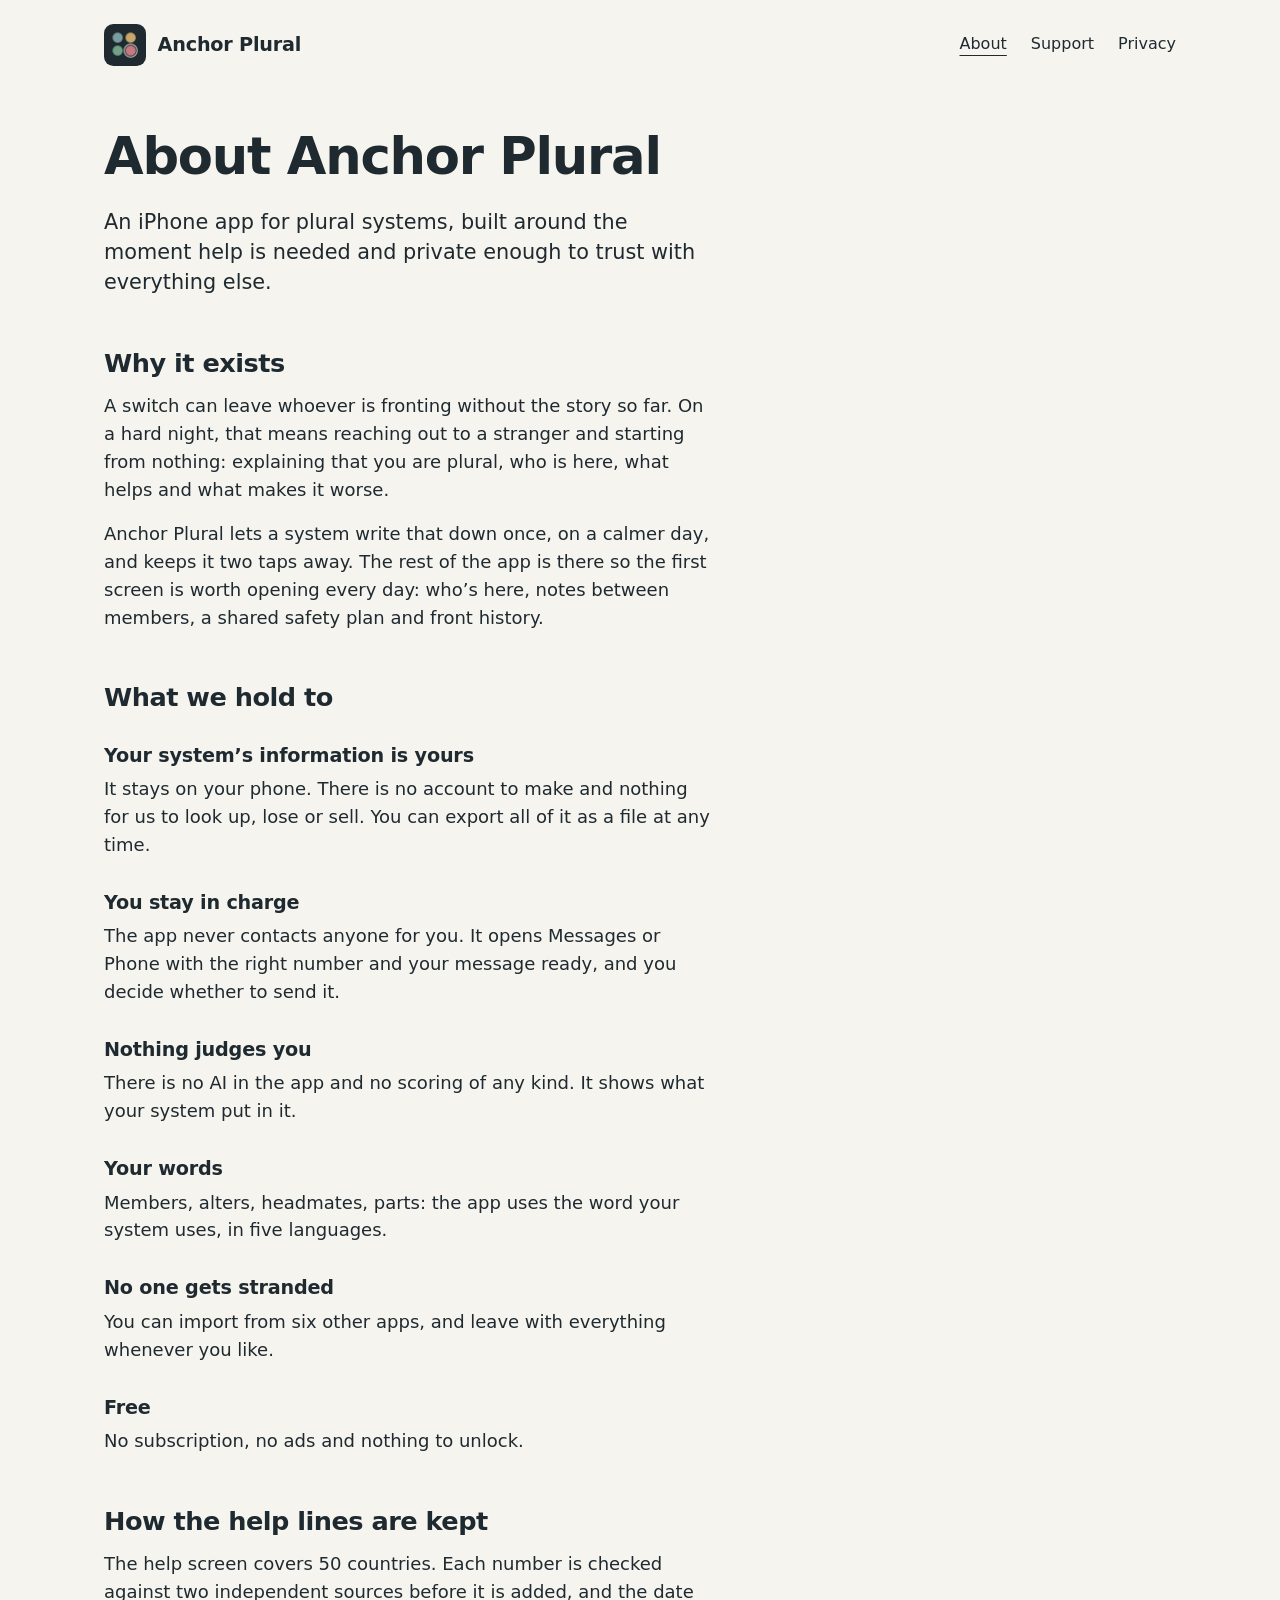
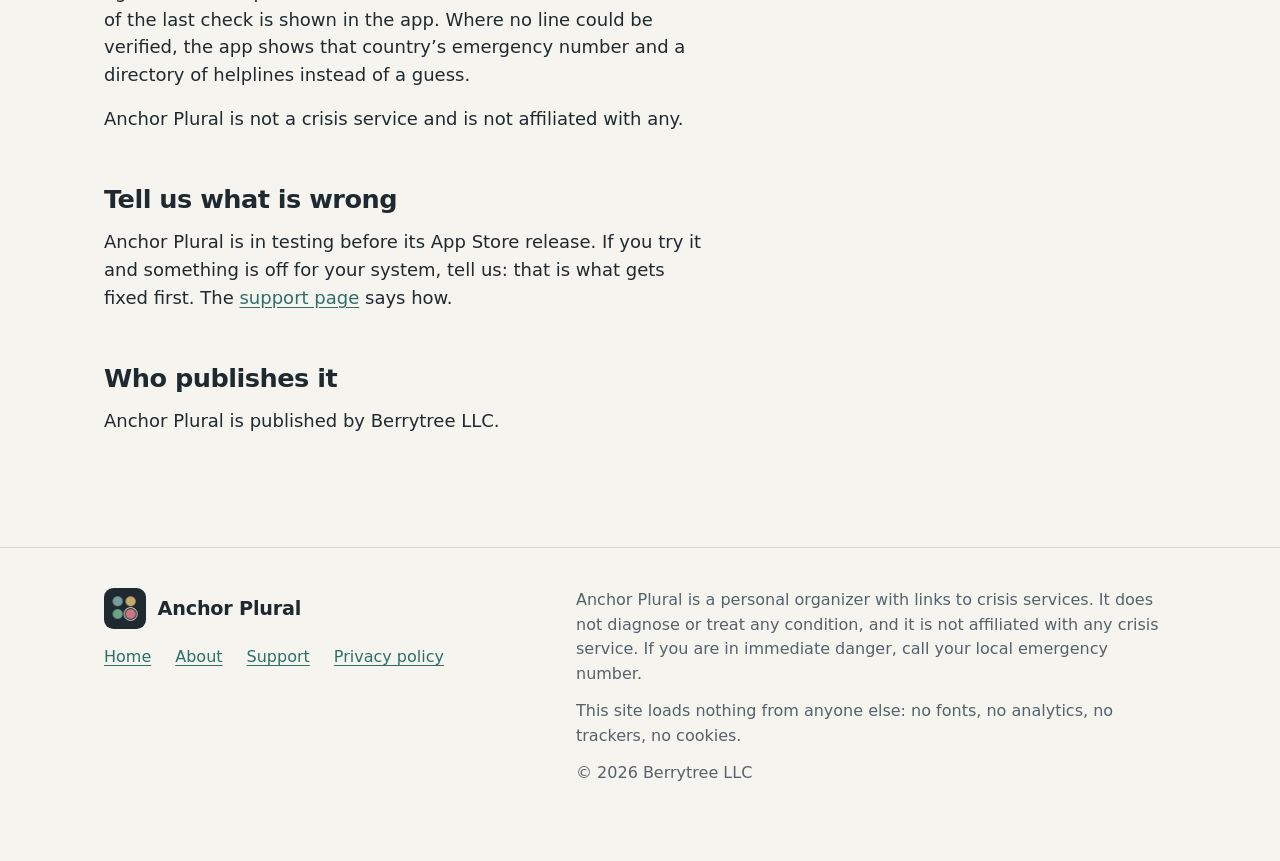
==== about/index.html @ 1af391a4 "A full home page and an About page The home page gains a proper opening, the help path in two steps," ====
<!doctype html>
<html lang="en">
<head>
<meta charset="utf-8">
<meta name="viewport" content="width=device-width, initial-scale=1">
<title>About · Anchor Plural</title>
<meta name="description" content="What Anchor Plural is, why it exists, and what we hold to.">
<meta property="og:title" content="About · Anchor Plural">
<meta property="og:description" content="What Anchor Plural is, why it exists, and what we hold to.">
<meta property="og:type" content="website">
<meta name="theme-color" content="#F6F4EF" media="(prefers-color-scheme: light)">
<meta name="theme-color" content="#141A1E" media="(prefers-color-scheme: dark)">
<link rel="icon" href="../favicon.png">
<link rel="apple-touch-icon" href="../apple-touch-icon.png">
<link rel="stylesheet" href="../style.css">
</head>
<body>
<a class="skip" href="#main">Skip to the page</a>
<div class="wrap">
<header class="site"><a class="brand" href="../"><img src="../img/icon.png" alt="" width="42" height="42">Anchor Plural</a><nav aria-label="Site"><a href="../about/" aria-current="page">About</a><a href="../support/">Support</a><a href="../privacy/">Privacy</a></nav></header>
<main id="main" class="read">
<h1>About Anchor Plural</h1>
<p class="lede">An iPhone app for plural systems, built around the moment help is needed and private enough to trust with everything else.</p>

<h2>Why it exists</h2>
<p>A switch can leave whoever is fronting without the story so far. On a hard night, that means reaching out to a stranger and starting from nothing: explaining that you are plural, who is here, what helps and what makes it worse.</p>
<p>Anchor Plural lets a system write that down once, on a calmer day, and keeps it two taps away. The rest of the app is there so the first screen is worth opening every day: who’s here, notes between members, a shared safety plan and front history.</p>

<h2>What we hold to</h2>
<h3>Your system’s information is yours</h3>
<p>It stays on your phone. There is no account to make and nothing for us to look up, lose or sell. You can export all of it as a file at any time.</p>
<h3>You stay in charge</h3>
<p>The app never contacts anyone for you. It opens Messages or Phone with the right number and your message ready, and you decide whether to send it.</p>
<h3>Nothing judges you</h3>
<p>There is no AI in the app and no scoring of any kind. It shows what your system put in it.</p>
<h3>Your words</h3>
<p>Members, alters, headmates, parts: the app uses the word your system uses, in five languages.</p>
<h3>No one gets stranded</h3>
<p>You can import from six other apps, and leave with everything whenever you like.</p>
<h3>Free</h3>
<p>No subscription, no ads and nothing to unlock.</p>

<h2>How the help lines are kept</h2>
<p>The help screen covers 50 countries. Each number is checked against two independent sources before it is added, and the date of the last check is shown in the app. Where no line could be verified, the app shows that country’s emergency number and a directory of helplines instead of a guess.</p>
<p>Anchor Plural is not a crisis service and is not affiliated with any.</p>

<h2>Tell us what is wrong</h2>
<p>Anchor Plural is in testing before its App Store release. If you try it and something is off for your system, tell us: that is what gets fixed first. The <a href="../support/">support page</a> says how.</p>

<h2>Who publishes it</h2>
<p>Anchor Plural is published by Berrytree LLC.</p>
</main>
</div>
<footer class="site">
<div class="wrap foot">
<div>
<a class="brand" href="../"><img src="../img/icon.png" alt="" width="42" height="42">Anchor Plural</a>
<nav aria-label="Footer"><a href="../">Home</a><a href="../about/">About</a><a href="../support/">Support</a><a href="../privacy/">Privacy policy</a></nav>
</div>
<div>
<p>Anchor Plural is a personal organizer with links to crisis services. It does not diagnose or treat any condition, and it is not affiliated with any crisis service. If you are in immediate danger, call your local emergency number.</p>
<p>This site loads nothing from anyone else: no fonts, no analytics, no trackers, no cookies.</p>
<p>© 2026 Berrytree LLC</p>
</div>
</div>
</footer>
</body>
</html>
---- style.css ----
/* Anchor Plural's site. The app's own palette, no scripts, no third-party requests. See DESIGN.md. */
:root {
  --ground: #F6F4EF; --ink: #1F2A30; --muted: #55626B; --line: #DDD8CC; --surface: #FFFFFF;
  --teal: #2E6F6A; --on-teal: #F6F4EF;
  --sand: #C9A66B; --rose: #C97B84; --sage: #6FA287; --tealgray: #7A9E9F;
  --band: #1F2A30; --on-band: #F6F4EF; --on-band-soft: #D5DCE0; --on-band-muted: #A9B4BB; --band-line: #3A4852;
  color-scheme: light dark;
}
@media (prefers-color-scheme: dark) {
  :root { --ground: #141A1E; --ink: #ECEFF1; --muted: #A9B4BB; --line: #2A353D; --surface: #1C242A; --teal: #7FC3BC; --on-teal: #10201F; }
}
* { box-sizing: border-box; }
html { -webkit-text-size-adjust: 100%; }
body {
  margin: 0; background: var(--ground); color: var(--ink);
  font-family: "Avenir Next", Avenir, "Segoe UI", system-ui, sans-serif;
  font-size: 1.125rem; line-height: 1.55; -webkit-font-smoothing: antialiased;
}
img { max-width: 100%; }
.wrap { max-width: 70rem; margin: 0 auto; padding: 0 1.5rem; }
.skip { position: absolute; left: -999rem; top: 1rem; background: var(--surface); color: var(--ink); padding: 0.6rem 1rem; border-radius: 0.6rem; z-index: 10; }
.skip:focus { left: 1rem; }
a { color: var(--teal); text-underline-offset: 0.18em; }
a:focus-visible { outline: 3px solid var(--teal); outline-offset: 3px; border-radius: 4px; }

/* Type */
h1 { font-weight: 600; font-size: clamp(2.5rem, 6.2vw, 4.25rem); line-height: 1.04; letter-spacing: -0.024em; margin: 0 0 1.5rem; text-wrap: balance; }
h2 { font-weight: 600; font-size: clamp(1.8rem, 3.6vw, 2.5rem); line-height: 1.12; letter-spacing: -0.02em; margin: 0 0 1.25rem; text-wrap: balance; }
h3 { font-weight: 600; font-size: 1.2rem; line-height: 1.3; letter-spacing: -0.01em; margin: 0 0 0.4rem; }
p { margin: 0 0 1rem; }
.measure { max-width: 38rem; }
.eyebrow { font-size: 0.8125rem; font-weight: 600; letter-spacing: 0.09em; text-transform: uppercase; color: var(--muted); margin: 0 0 1rem; }
.lede { font-size: 1.3rem; line-height: 1.45; }
.note { color: var(--muted); font-size: 1rem; }

/* Header */
header.site { display: flex; flex-wrap: wrap; align-items: center; justify-content: space-between; gap: 0.75rem 1.5rem; padding: 1.5rem 0; }
.brand { display: flex; align-items: center; gap: 0.75rem; color: inherit; text-decoration: none; font-weight: 600; font-size: 1.2rem; letter-spacing: -0.01em; }
.brand img { width: 2.6rem; height: 2.6rem; border-radius: 22.37%; display: block; }
header.site nav { display: flex; gap: 1.5rem; font-size: 1rem; }
header.site nav a { color: inherit; text-decoration: none; }
header.site nav a:hover, header.site nav a[aria-current="page"] { text-decoration: underline; text-underline-offset: 0.35em; }

/* The ink band: the same field as the icon and the App Store header image */
.band { background: var(--band); color: var(--on-band); overflow: hidden; }
.band a:focus-visible { outline-color: var(--on-band); }
.band header.site nav a { color: var(--on-band-soft); }
.hero { display: grid; grid-template-columns: minmax(0, 1.08fr) minmax(0, 0.92fr); gap: 3rem; align-items: end; padding-top: 2.75rem; }
.hero-text { padding-bottom: 5.5rem; }
.band .eyebrow { color: var(--on-band-muted); }
.band .lede { color: var(--on-band-soft); max-width: 31rem; margin-bottom: 2.25rem; }
.pill { display: inline-block; border: 1px solid var(--band-line); border-radius: 0.75rem; padding: 0.55rem 1rem; font-size: 1rem; color: var(--on-band-soft); }
.screens { position: relative; height: 33rem; }
.screens img { position: absolute; width: 16.5rem; height: auto; border-radius: 2.3rem 2.3rem 0 0; display: block; }
.screens .light { left: 4%; top: 0; }
.screens .dark { left: calc(4% + 11.75rem); top: 4.25rem; border: 1px solid var(--band-line); border-bottom: 0; }

/* Figures that come straight from the app */
ul.facts { list-style: none; display: grid; grid-template-columns: repeat(4, minmax(0, 1fr)); gap: 1.5rem; padding: 0; margin: 3.5rem 0 0; }
ul.facts li { border-top: 1px solid var(--line); padding-top: 1rem; }
ul.facts strong { display: block; font-size: 2.75rem; font-weight: 600; letter-spacing: -0.03em; line-height: 1; }
ul.facts span { display: block; margin-top: 0.5rem; color: var(--muted); font-size: 1rem; line-height: 1.35; }

/* Sections */
section { padding-top: 6.5rem; }
.split { display: grid; grid-template-columns: minmax(0, 1fr) minmax(0, 19rem); gap: 4.5rem; align-items: center; }
.split img { width: 100%; height: auto; border-radius: 1.6rem; display: block; }
ol.steps { list-style: none; counter-reset: step; padding: 0; margin: 2rem 0 1.25rem; max-width: 36rem; }
ol.steps li { counter-increment: step; position: relative; padding: 0 0 1.4rem 3.5rem; }
ol.steps li::before { content: counter(step); position: absolute; left: 0; top: -0.2rem; width: 2.4rem; height: 2.4rem; border-radius: 50%; background: var(--teal); color: var(--on-teal); font-weight: 600; display: grid; place-items: center; }
ul.cards { display: grid; grid-template-columns: repeat(3, minmax(0, 1fr)); gap: 1.25rem; list-style: none; padding: 0; margin: 2.5rem 0 0; }
ul.cards li { background: var(--surface); border: 1px solid var(--line); border-radius: 1.25rem; padding: 1.5rem 1.5rem 1.3rem; }
ul.cards h3 { display: flex; align-items: center; gap: 0.6rem; }
ul.cards h3::before { content: ""; width: 0.8rem; height: 0.8rem; border-radius: 50%; background: var(--dot, var(--sand)); flex: none; }
ul.cards p { margin: 0; font-size: 1.05rem; }
.shots { --edge: max(1.5rem, calc((100vw - 67rem) / 2)); display: flex; gap: 1rem; overflow-x: auto; margin: 2.5rem 0 0; padding: 0 var(--edge) 1rem; scroll-padding: 0 var(--edge); scroll-snap-type: x proximity; }
.shots img { height: 30rem; width: auto; max-width: none; aspect-ratio: 660 / 1434; border-radius: 1.5rem; flex: none; scroll-snap-align: start; display: block; }
.two { display: grid; grid-template-columns: repeat(2, minmax(0, 1fr)); gap: 3rem 4.5rem; align-items: start; }
ul.trust { list-style: none; padding: 0; margin: 0; font-size: 1.3rem; line-height: 1.35; font-weight: 600; letter-spacing: -0.01em; }
ul.trust li { padding: 0.7rem 0; border-top: 1px solid var(--line); }
ul.trust li:last-child { border-bottom: 1px solid var(--line); }
ul.trust span { display: block; font-weight: 400; font-size: 1.05rem; color: var(--muted); letter-spacing: 0; margin-top: 0.15rem; }
.panel { background: var(--surface); border: 1px solid var(--line); border-radius: 1.25rem; padding: 3rem; }
ul.plain { padding-left: 1.2rem; margin: 0; }
ul.plain li { margin-bottom: 0.6rem; }
.closing { text-align: center; }
.closing p { margin-left: auto; margin-right: auto; }
.status { display: inline-block; background: var(--surface); border: 1px solid var(--line); border-radius: 0.75rem; padding: 0.55rem 1.1rem; font-size: 1rem; margin-top: 0.5rem; }

/* Pages that are for reading: about, support, privacy */
.read { max-width: 44rem; }
.read h1 { font-size: clamp(2.2rem, 5vw, 3.2rem); margin-top: 2.5rem; }
.read h2 { font-size: 1.6rem; margin: 3.25rem 0 0.9rem; }
.read h3 { margin: 2rem 0 0.4rem; }
.read p, .read ul.plain { max-width: 38rem; }
.card { background: var(--surface); border: 1px solid var(--line); border-radius: 1.25rem; padding: 1.2rem 1.35rem; max-width: 38rem; }
.card p:last-child { margin-bottom: 0; }

/* Footer */
footer.site { margin-top: 7rem; border-top: 1px solid var(--line); padding: 2.5rem 0 4rem; color: var(--muted); font-size: 1rem; }
.foot { display: grid; grid-template-columns: minmax(0, 1fr) minmax(0, 1.5fr); gap: 2rem 4.5rem; }
.foot .brand { color: var(--ink); margin-bottom: 1rem; }
footer.site nav { display: flex; flex-wrap: wrap; gap: 0.4rem 1.5rem; margin-bottom: 1rem; }
.foot p { margin-bottom: 0.75rem; }

@media (max-width: 56rem) {
  .hero { grid-template-columns: 1fr; gap: 0; padding-top: 1.5rem; }
  .hero-text { padding-bottom: 3rem; }
  .screens { height: 23rem; width: 100%; max-width: 26rem; margin: 0 auto; }
  .screens img { width: 56%; border-radius: 1.9rem 1.9rem 0 0; }
  .screens .light { left: 0; }
  .screens .dark { left: 44%; top: 2.75rem; }
  ul.facts { grid-template-columns: repeat(2, minmax(0, 1fr)); margin-top: 2.5rem; }
  section { padding-top: 4.5rem; }
  .split { grid-template-columns: 1fr; gap: 2.5rem; }
  .split img { max-width: 19rem; margin: 0 auto; }
  ul.cards { grid-template-columns: repeat(2, minmax(0, 1fr)); }
  .two { grid-template-columns: 1fr; gap: 2rem; }
  .panel { padding: 2rem 1.5rem; }
  .foot { grid-template-columns: 1fr; }
  .shots img { height: 26rem; }
}
@media (max-width: 36rem) {
  ul.cards { grid-template-columns: 1fr; }
  header.site nav { gap: 1.25rem; }
}
@media (prefers-reduced-motion: no-preference) { .shots { scroll-behavior: smooth; } }
@media (prefers-contrast: more) { :root { --muted: var(--ink); --line: var(--ink); } }
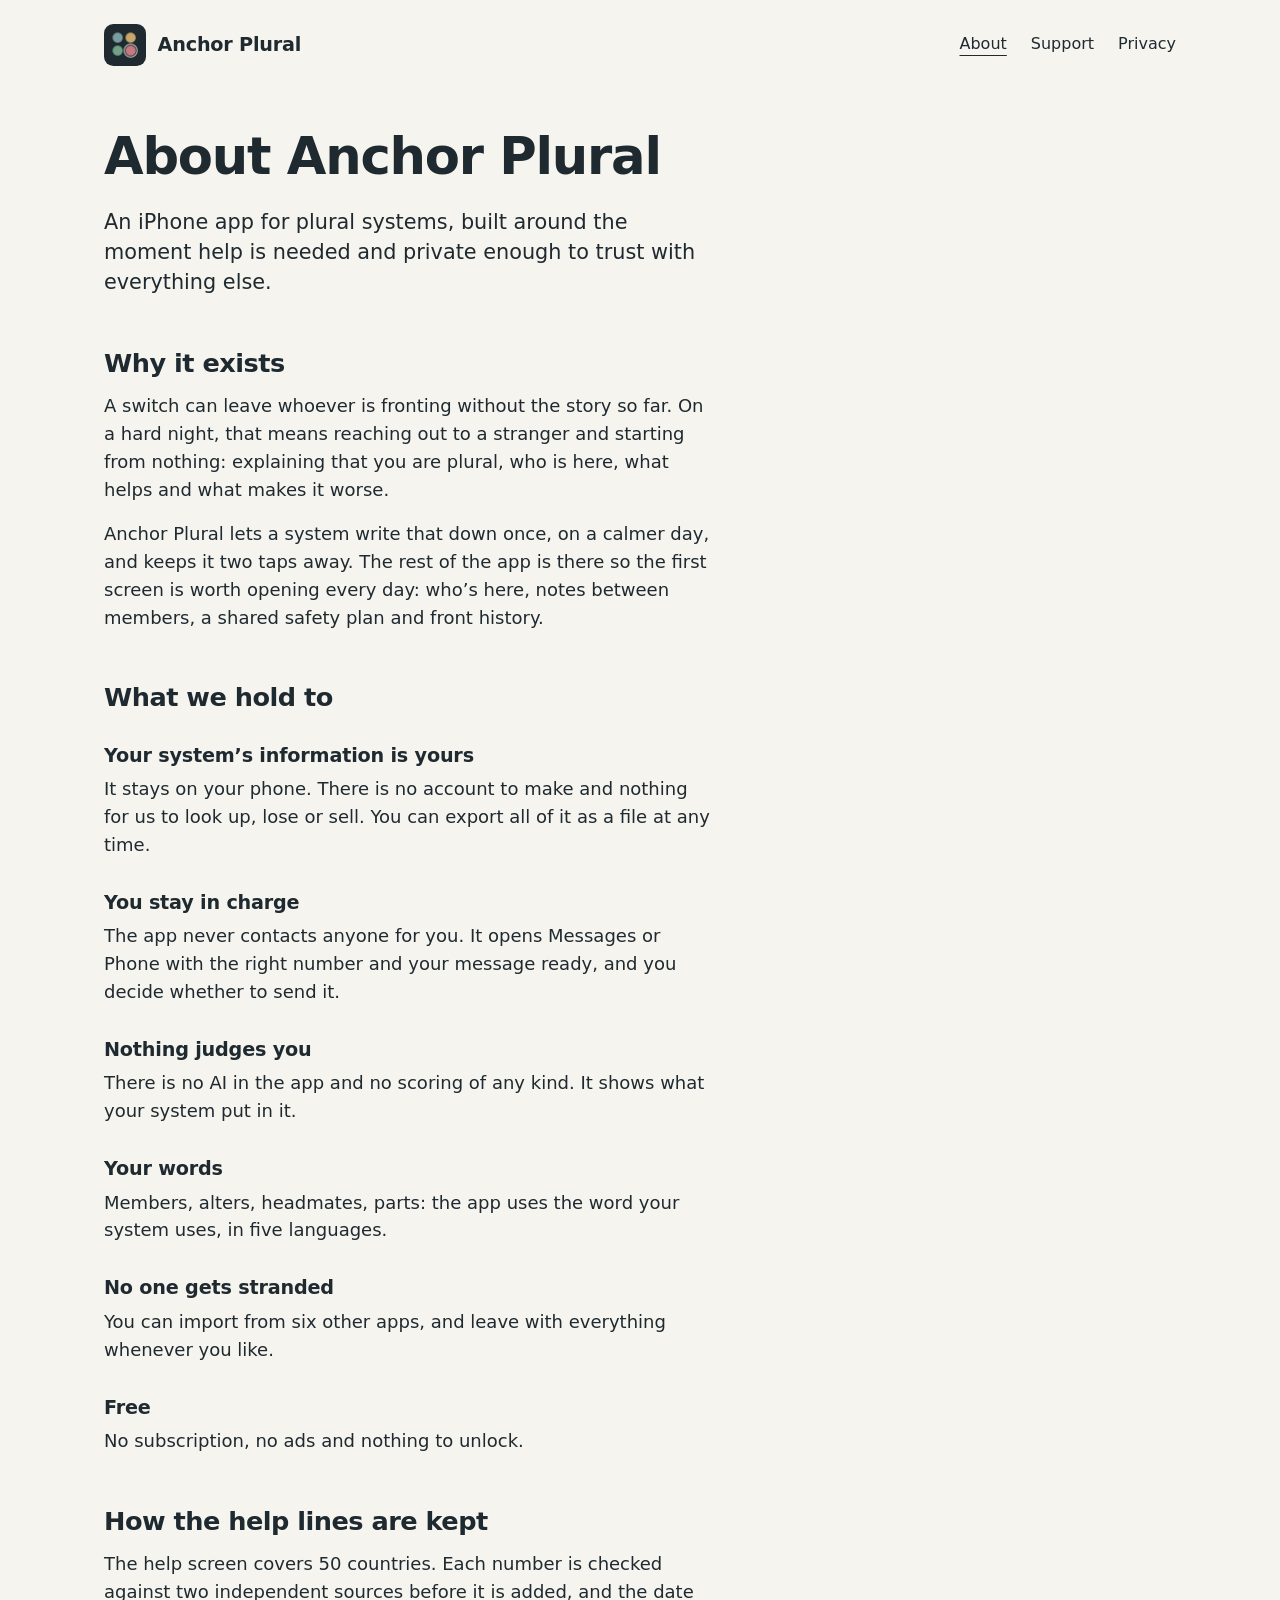
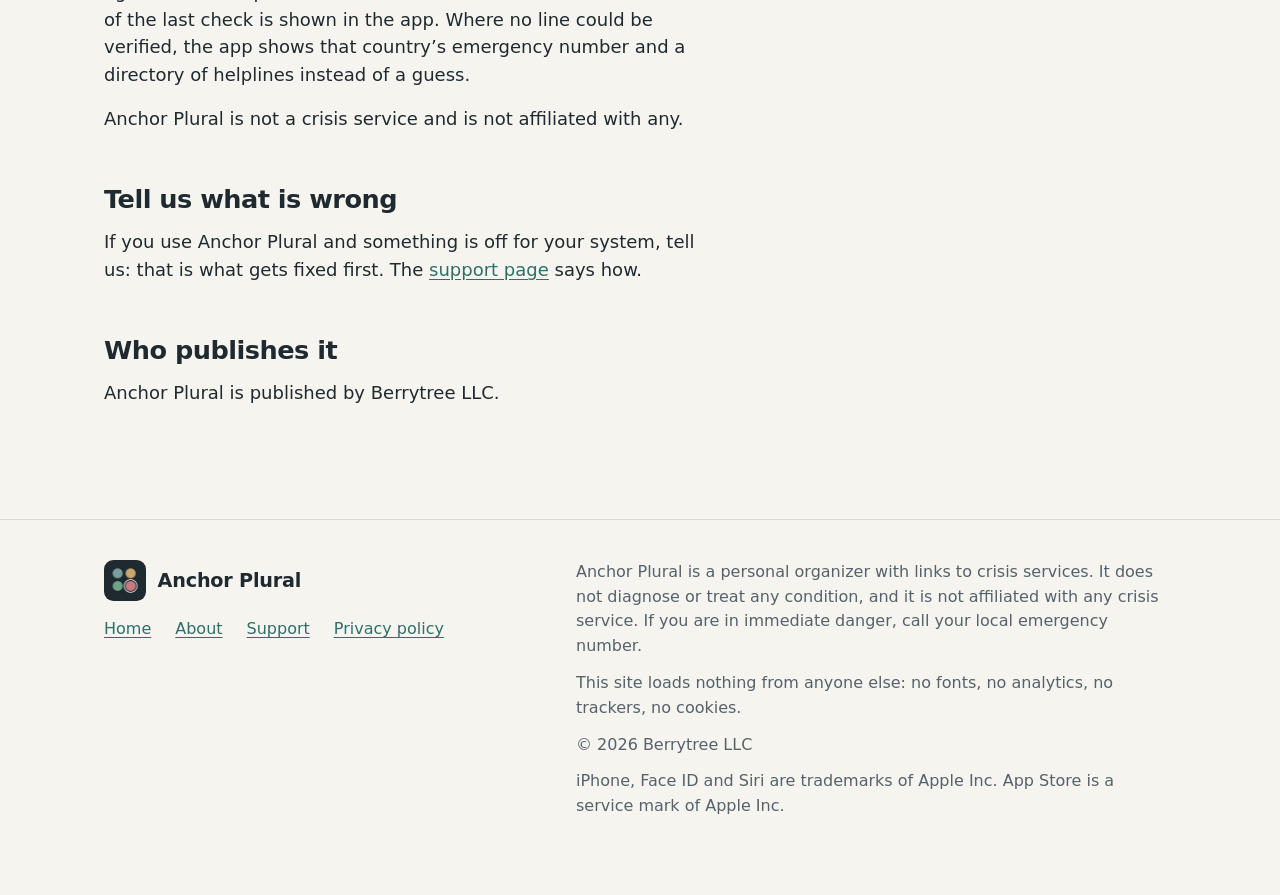
==== commit 385164b1: "The app is on the App Store: a download button in place of the coming-soon lines" ====
--- a/about/index.html
+++ b/about/index.html
@@ -8,6 +8,14 @@
 <meta property="og:title" content="About · Anchor Plural">
 <meta property="og:description" content="What Anchor Plural is, why it exists, and what we hold to.">
 <meta property="og:type" content="website">
+<meta property="og:url" content="https://anchorplural.org/about/">
+<meta property="og:site_name" content="Anchor Plural">
+<meta property="og:image" content="https://anchorplural.org/img/og.png">
+<meta property="og:image:width" content="1200">
+<meta property="og:image:height" content="630">
+<meta property="og:image:alt" content="A quiet place for your system. The first screen of Anchor Plural in light and in dark.">
+<meta name="twitter:card" content="summary_large_image">
+<link rel="canonical" href="https://anchorplural.org/about/">
 <meta name="theme-color" content="#F6F4EF" media="(prefers-color-scheme: light)">
 <meta name="theme-color" content="#141A1E" media="(prefers-color-scheme: dark)">
 <link rel="icon" href="../favicon.png">
@@ -45,7 +53,7 @@
 <p>Anchor Plural is not a crisis service and is not affiliated with any.</p>
 
 <h2>Tell us what is wrong</h2>
-<p>Anchor Plural is in testing before its App Store release. If you try it and something is off for your system, tell us: that is what gets fixed first. The <a href="../support/">support page</a> says how.</p>
+<p>If you use Anchor Plural and something is off for your system, tell us: that is what gets fixed first. The <a href="../support/">support page</a> says how.</p>
 
 <h2>Who publishes it</h2>
 <p>Anchor Plural is published by Berrytree LLC.</p>
@@ -61,6 +69,7 @@
 <p>Anchor Plural is a personal organizer with links to crisis services. It does not diagnose or treat any condition, and it is not affiliated with any crisis service. If you are in immediate danger, call your local emergency number.</p>
 <p>This site loads nothing from anyone else: no fonts, no analytics, no trackers, no cookies.</p>
 <p>© 2026 Berrytree LLC</p>
+<p>iPhone, Face ID and Siri are trademarks of Apple Inc. App Store is a service mark of Apple Inc.</p>
 </div>
 </div>
 </footer>
--- a/style.css
+++ b/style.css
@@ -50,6 +50,12 @@
 .band .eyebrow { color: var(--on-band-muted); }
 .band .lede { color: var(--on-band-soft); max-width: 31rem; margin-bottom: 2.25rem; }
 .pill { display: inline-block; border: 1px solid var(--band-line); border-radius: 0.75rem; padding: 0.55rem 1rem; font-size: 1rem; color: var(--on-band-soft); }
+/* The one button on the site: the download link, once there is one. Ink on off-white, never teal: teal is the help path. */
+.get-row { display: flex; flex-wrap: wrap; align-items: center; gap: 0.75rem 1.1rem; margin: 0; }
+.closing .get-row { justify-content: center; margin: 0.25rem 0 1.5rem; }
+a.get { display: inline-block; background: var(--ink); color: var(--ground); font-weight: 600; text-decoration: none; border-radius: 1.125rem; padding: 0.85rem 1.5rem; }
+.band a.get { background: var(--on-band); color: var(--band); }
+.get-note { color: var(--on-band-soft); font-size: 1rem; }
 .screens { position: relative; height: 33rem; }
 .screens img { position: absolute; width: 16.5rem; height: auto; border-radius: 2.3rem 2.3rem 0 0; display: block; }
 .screens .light { left: 4%; top: 0; }
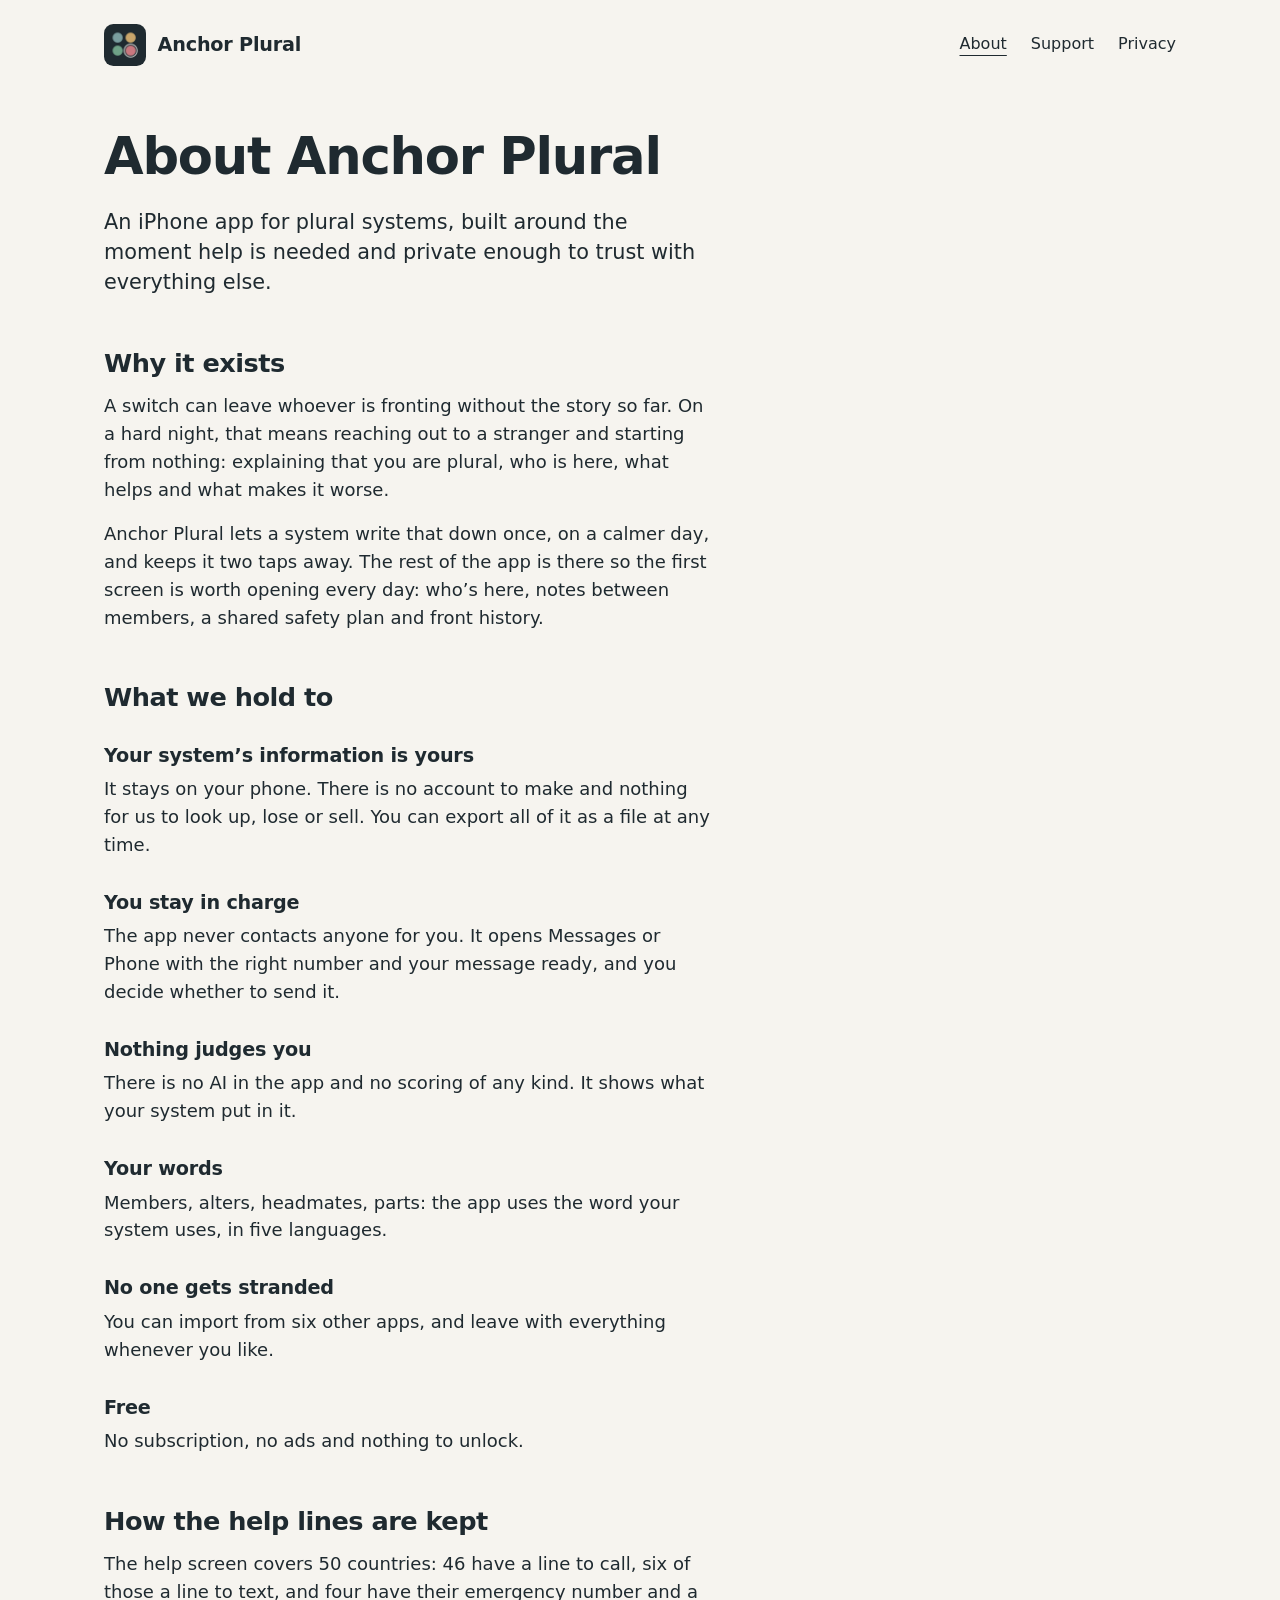
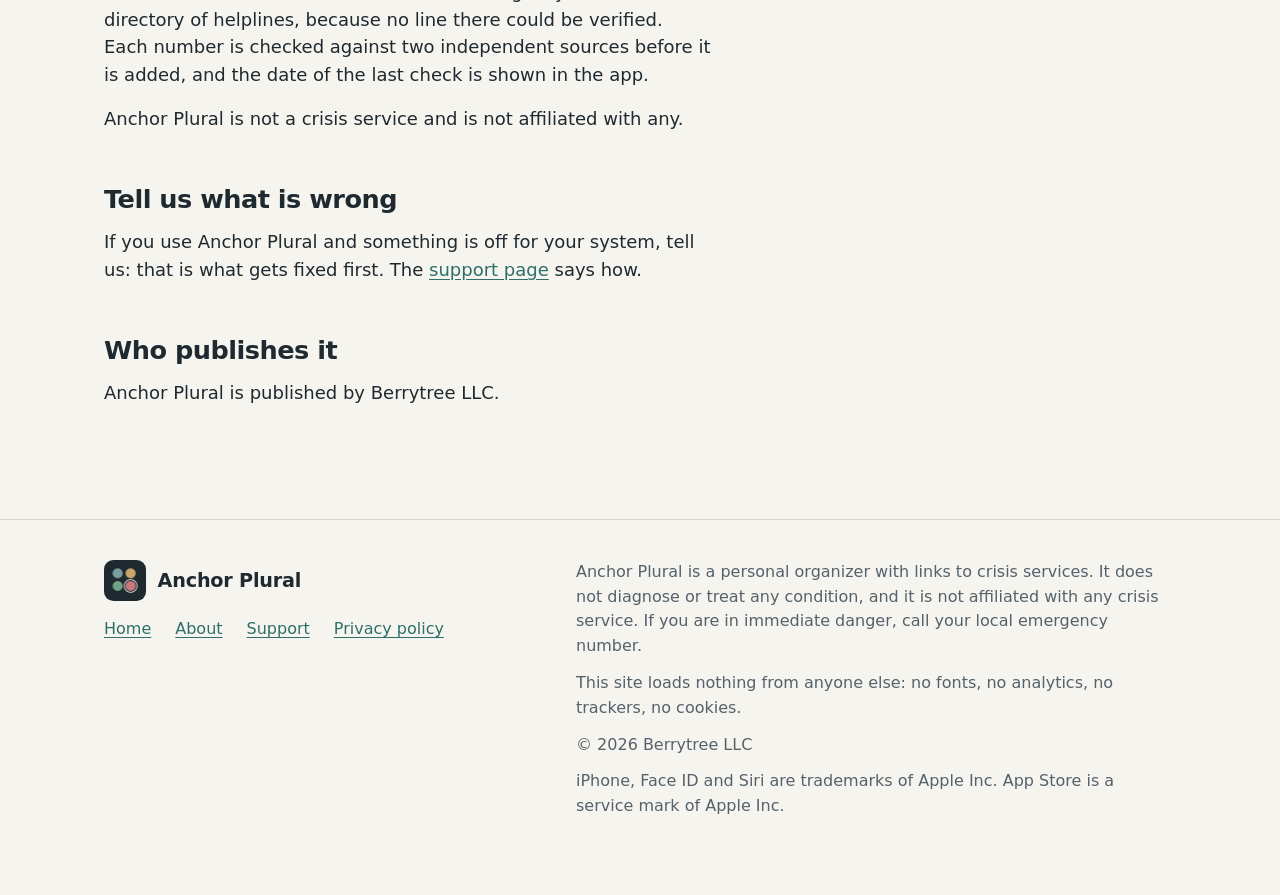
==== commit 22f363c2: "An import page: what comes across from each app; the help-line count says 46 with a line to call" ====
--- a/about/index.html
+++ b/about/index.html
@@ -49,7 +49,7 @@
 <p>No subscription, no ads and nothing to unlock.</p>
 
 <h2>How the help lines are kept</h2>
-<p>The help screen covers 50 countries. Each number is checked against two independent sources before it is added, and the date of the last check is shown in the app. Where no line could be verified, the app shows that country’s emergency number and a directory of helplines instead of a guess.</p>
+<p>The help screen covers 50 countries: 46 have a line to call, six of those a line to text, and four have their emergency number and a directory of helplines, because no line there could be verified. Each number is checked against two independent sources before it is added, and the date of the last check is shown in the app.</p>
 <p>Anchor Plural is not a crisis service and is not affiliated with any.</p>
 
 <h2>Tell us what is wrong</h2>
